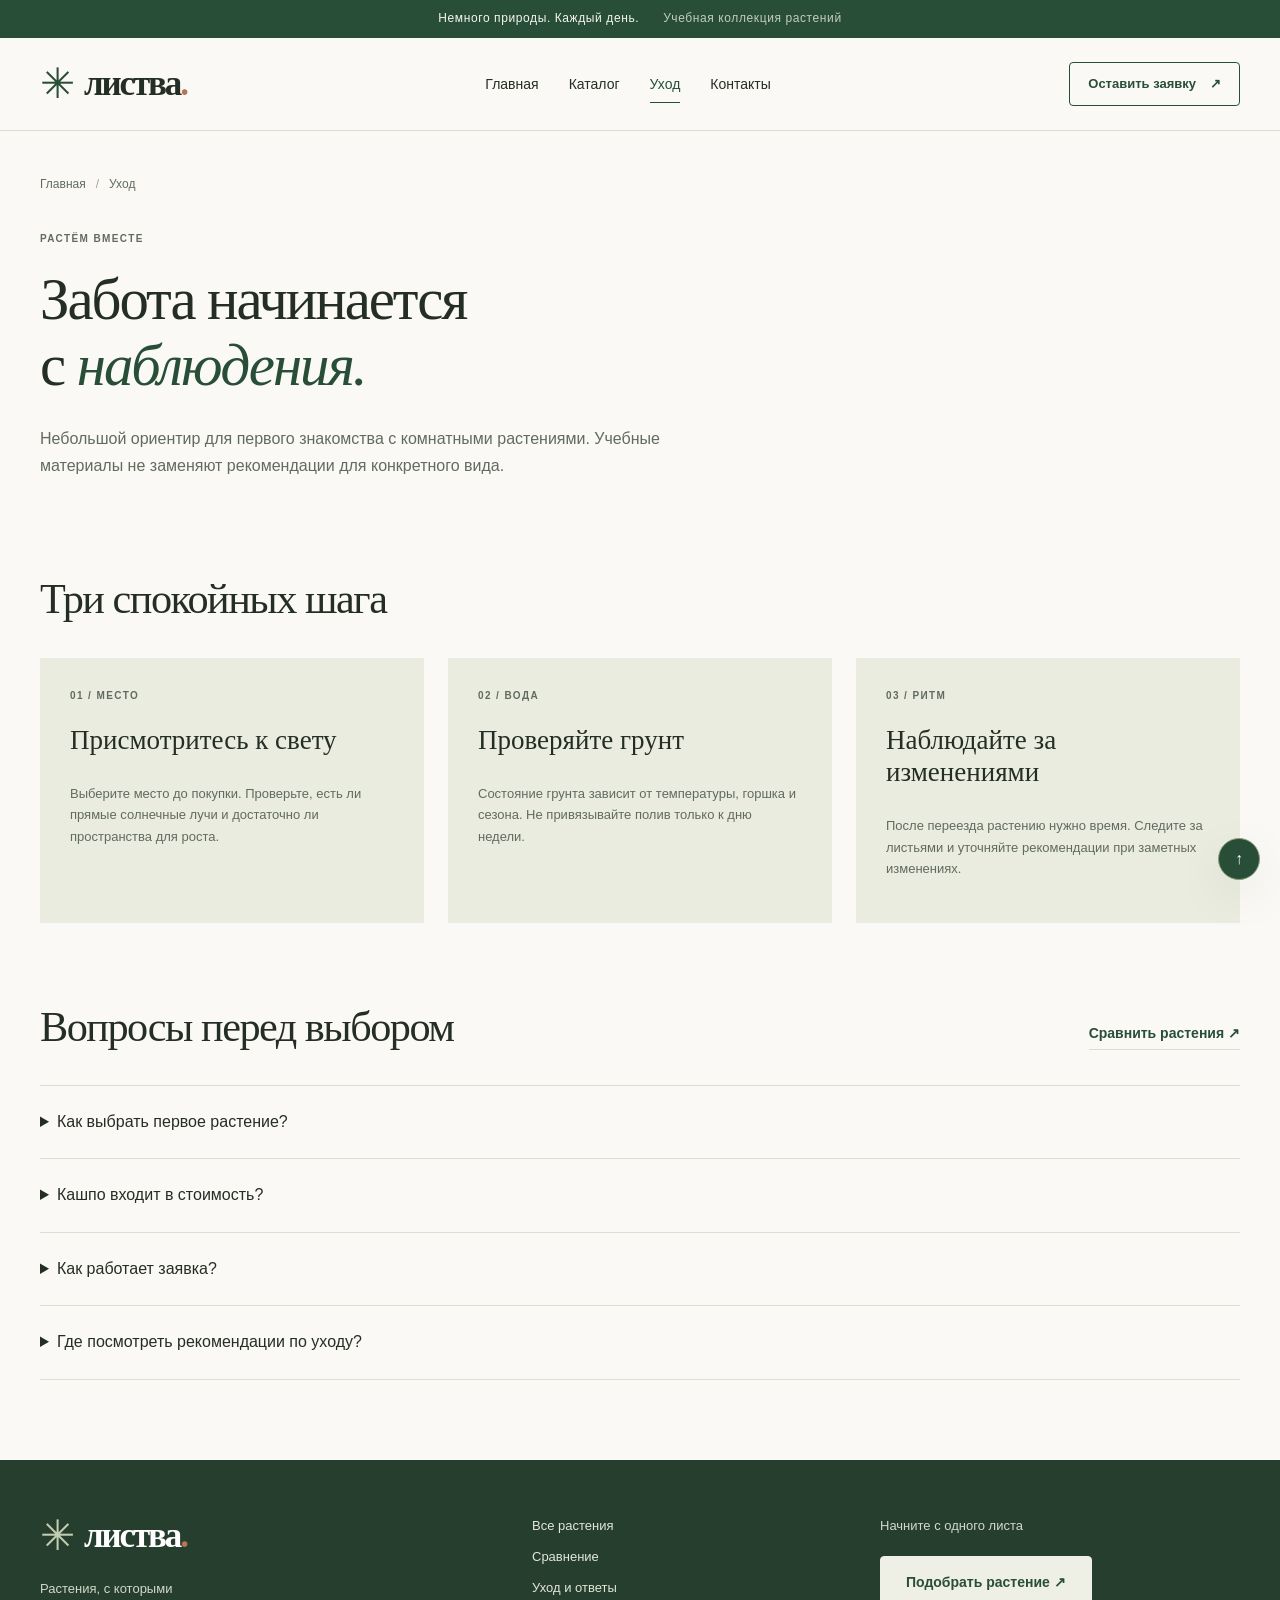
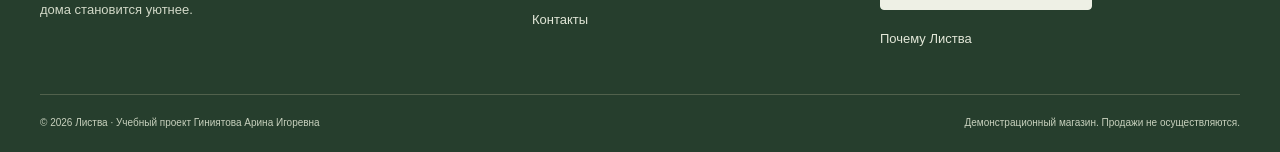
==== care.html @ b4ad2ac4 "Import current HTML and CSS Listva shop from coursework 1" ====
<!DOCTYPE html>
<html lang="ru"><head><meta charset="utf-8"><meta name="viewport" content="width=device-width, initial-scale=1"><title>Уход и ответы — Листва</title><meta name="description" content="Небольшой гид по освещению, поливу и выбору первого растения. Ответы на частые вопросы."><link rel="icon" href="images/favicon.svg" type="image/svg+xml"><link rel="stylesheet" href="css/style.css"><script src="js/main.js" defer></script></head>
<body id="top"><a class="skip-link" href="#main">Перейти к содержимому</a><div class="announcement">Немного природы. Каждый день. <span>Учебная коллекция растений</span></div><header class="site-header"><div class="container site-header__inner"><a class="brand" href="index.html" aria-label="Листва — на главную"><span class="brand__mark" aria-hidden="true">✳</span> листва<span class="brand__dot">.</span></a><nav class="site-nav" aria-label="Основная навигация"><ul class="site-nav__list"><li><a class="site-nav__link" href="index.html">Главная</a></li><li><a class="site-nav__link" href="catalog.html">Каталог</a></li><li><a class="site-nav__link site-nav__link--active" href="care.html" aria-current="page">Уход</a></li><li><a class="site-nav__link" href="contacts.html">Контакты</a></li></ul></nav><a class="button button--small button--outline" href="order.html">Оставить заявку <span aria-hidden="true">↗</span></a></div></header>
<main id="main"><div class="container section section--top"><nav aria-label="Хлебные крошки" class="breadcrumbs"><ol class="breadcrumbs__list"><li class=""><a href="index.html">Главная</a></li><li class="" aria-current="page">Уход</li></ol></nav><p class="eyebrow">Растём вместе</p><h1 class="page-title">Забота начинается<br>с <em>наблюдения.</em></h1><p class="page-intro">Небольшой ориентир для первого знакомства с комнатными растениями. Учебные материалы не заменяют рекомендации для конкретного вида.</p><section class="section"><h2>Три спокойных шага</h2><div class="guide-grid"><article class="guide-card"><p class="eyebrow">01 / Место</p><h3>Присмотритесь к свету</h3><p>Выберите место до покупки. Проверьте, есть ли прямые солнечные лучи и достаточно ли пространства для роста.</p></article><article class="guide-card"><p class="eyebrow">02 / Вода</p><h3>Проверяйте грунт</h3><p>Состояние грунта зависит от температуры, горшка и сезона. Не привязывайте полив только к дню недели.</p></article><article class="guide-card"><p class="eyebrow">03 / Ритм</p><h3>Наблюдайте за изменениями</h3><p>После переезда растению нужно время. Следите за листьями и уточняйте рекомендации при заметных изменениях.</p></article></div></section><section><div class="section-heading"><h2>Вопросы перед выбором</h2><a href="compare.html" class="text-link">Сравнить растения ↗</a></div><div class="faq"><details class="faq__item"><summary>Как выбрать первое растение?</summary><p>Начните с места: оцените освещение, свободное пространство и то, как часто вы готовы проверять грунт. В каталоге есть отдельная подборка растений с простым уходом.</p></details><details class="faq__item"><summary>Кашпо входит в стоимость?</summary><p>В демонстрационном каталоге указана цена растения в транспортировочном горшке. Декоративное кашпо на фотографии показано как пример оформления.</p></details><details class="faq__item"><summary>Как работает заявка?</summary><p>Выберите растение и заполните форму. Это учебный сайт: данные никуда не отправляются, реальный заказ и оплата не создаются.</p></details><details class="faq__item"><summary>Где посмотреть рекомендации по уходу?</summary><p>В карточке каждого растения есть краткие рекомендации. Условия зависят от освещения, температуры и сезона: состояние грунта важнее фиксированного расписания.</p></details></div></section></div></main><footer class="site-footer" id="contacts"><div class="container site-footer__grid"><div><a class="brand brand--light" href="index.html"><span class="brand__mark" aria-hidden="true">✳</span> листва<span class="brand__dot">.</span></a><p>Растения, с которыми<br>дома становится уютнее.</p></div><nav aria-label="Навигация в подвале"><a href="catalog.html">Все растения</a><a href="compare.html">Сравнение</a><a href="care.html">Уход и ответы</a><a href="contacts.html">Контакты</a></nav><div><p class="site-footer__title">Начните с одного листа</p><a class="button button--light" href="order.html">Подобрать растение ↗</a><a href="index.html#advantages">Почему Листва</a></div></div><div class="container site-footer__bottom"><span>© 2026 Листва · Учебный проект Гиниятова Арина Игоревна</span><span>Демонстрационный магазин. Продажи не осуществляются.</span></div></footer><a href="#top" class="back-top" aria-label="Наверх">↑</a><dialog class="info-dialog" id="delivery-dialog" aria-labelledby="delivery-title"><form method="dialog"><button class="info-dialog__close" aria-label="Закрыть окно">×</button></form><p class="eyebrow">Всё начинается с выбора</p><h2 id="delivery-title">Как получить растение</h2><ol class="steps"><li>Посмотрите каталог и сравните условия ухода.</li><li>Откройте форму и выберите растение.</li><li>Проверьте заполнение учебной заявки.</li></ol><p>Это демонстрация интерфейса. Доставки, оплаты и отправки заявки нет.</p><a class="button" href="order.html">Перейти к заявке ↗</a></dialog></body></html>
---- css/style.css ----
/* Листва · КР №1. Собственная раскладка на Flexbox и Grid, без фреймворков. */
:root {
  --color-bg: #faf9f5;
  --color-surface: #fff;
  --color-text: #252e25;
  --color-muted: #626b60;
  --color-primary: #294e38;
  --color-primary-dark: #193824;
  --color-sage: #e9ecdf;
  --color-border: #dcded2;
  --color-accent: #b47654;
  --space-sm: 8px;
  --space-md: 16px;
  --space-lg: 24px;
  --space-xl: 48px;
  --radius-sm: 4px;
  --radius-md: 12px;
  --shadow: 0 15px 50px #20382314;
}
*, *::before, *::after { box-sizing: border-box; }
html { scroll-behavior: smooth; scroll-padding-top: 110px; }
body { margin: 0; background: var(--color-bg); color: var(--color-text); font: 16px/1.65 Arial, Helvetica, sans-serif; }
body:has(dialog:modal) { overflow: hidden; }
h1, h2, h3, p { margin-top: 0; }
h1, h2 { font-family: Georgia, 'Times New Roman', serif; font-weight: 400; line-height: 1.12; letter-spacing: -.035em; }
h2 { font-size: clamp(30px, 3.3vw, 45px); }
h3 { line-height: 1.4; }
em { color: var(--color-primary); font-weight: 400; }
a { color: inherit; text-underline-offset: 5px; }
a:hover { color: var(--color-primary); }
button, input, select, textarea { font: inherit; }
button { cursor: pointer; }
img { display: block; max-width: 100%; height: auto; }
.plant-photo { object-position: var(--photo-position, 50% 50%); }
.plant-photo[data-plant-photo="monstera"] { --photo-position: 50% 45%; }
.plant-photo[data-plant-photo="ficus"] { --photo-position: 58% 52%; }
.plant-photo[data-plant-photo="zamioculcas"] { --photo-position: 50% 40%; }
.plant-photo[data-plant-photo="sansevieria"] { --photo-position: 50% 18%; }
.plant-photo[data-plant-photo="palm"] { --photo-position: 50% 35%; }
.plant-photo[data-plant-photo="pothos"] { --photo-position: 50% 22%; }
:focus-visible { outline: 3px solid var(--color-accent); outline-offset: 5px; }
button:disabled, input:disabled, .button--disabled { opacity: .6; cursor: not-allowed; }
::selection { background: #d7dfc7; }
.container { width: min(1240px, calc(100% - 80px)); margin-inline: auto; }
.visually-hidden { position: absolute; width: 1px; height: 1px; padding: 0; overflow: hidden; clip-path: inset(50%); white-space: nowrap; }
.skip-link { position: fixed; left: 16px; top: -100px; padding: 12px 20px; background: #fff; z-index: 50; }
.skip-link:focus { top: 12px; }
.announcement { padding: 9px 24px; background: var(--color-primary); color: #f6f6ee; text-align: center; font-size: 12px; letter-spacing: .05em; }
.announcement span { margin-left: 20px; opacity: .75; }
.site-header { position: sticky; top: 0; z-index: 20; border-bottom: 1px solid var(--color-border); background: #faf9f5f5; }
.site-header__inner { display: flex; gap: 28px; align-items: center; justify-content: space-between; min-height: 92px; }
.brand { display: inline-flex; align-items: center; gap: 8px; text-decoration: none; font: 700 35px/1 Georgia, serif; letter-spacing: -.06em; white-space: nowrap; }
.brand__mark { font: 42px/1 Georgia, serif; color: var(--color-primary); margin-right: 3px; }
.brand__dot { color: var(--color-accent); margin-left: -8px; }
.site-nav__list { display: flex; gap: 30px; list-style: none; padding: 0; margin: 0; }
.site-nav__link { font-size: 14px; text-decoration: none; padding: 10px 0; border-bottom: 1px solid transparent; }
.site-nav__link:hover, .site-nav__link--active { border-color: var(--color-primary); color: var(--color-primary); }
.button { display: inline-flex; align-items: center; justify-content: center; gap: 24px; border: 1px solid var(--color-primary); padding: 16px 25px; background: var(--color-primary); color: #fff; text-decoration: none; border-radius: var(--radius-sm); font-size: 14px; font-weight: 600; line-height: 1.4; transition: background .2s, transform .2s; }
.button:hover { background: var(--color-primary-dark); color: #fff; transform: translateY(-2px); }
.button--small { padding: 12px 18px; gap: 14px; font-size: 13px; }
.button--outline { background: transparent; color: var(--color-primary); }
.button--light { color: var(--color-primary); background: #eef0e5; border-color: #eef0e5; }
.button--light:hover { background: #fff; color: var(--color-primary); }
.text-link { display: inline-block; border: none; border-bottom: 1px solid var(--color-border); padding: 5px 0; background: none; color: var(--color-primary); text-decoration: none; font-size: 14px; font-weight: 600; line-height: 1.5; }
.text-link:hover { border-color: var(--color-primary); }
.eyebrow { color: var(--color-muted); text-transform: uppercase; letter-spacing: .14em; font-size: 10px; font-weight: 600; line-height: 1.6; margin-bottom: 20px; }
.hero { display: grid; grid-template-columns: 1.08fr 1fr; gap: 60px; align-items: center; padding-block: 50px 64px; }
.hero h1 { font-size: clamp(52px, 5.8vw, 82px); line-height: 1.05; margin-bottom: 28px; }
.hero__description { max-width: 430px; color: var(--color-muted); font-size: 16px; line-height: 1.8; }
.hero__actions { display: flex; gap: 26px; align-items: center; flex-wrap: wrap; margin-top: 30px; }
.hero__note { display: flex; align-items: center; gap: 14px; font-size: 12px; color: var(--color-muted); margin-top: 44px; }
.hero__note p { margin: 0; }
.hero__note strong { font-weight: 400; color: var(--color-text); }
.hero__note-icon { font-size: 34px; color: #758465; }
.hero__art { position: relative; isolation: isolate; background: var(--color-sage); border-radius: 180px 180px 20px 20px; overflow: hidden; box-shadow: 0 24px 60px #44351d18; }
.hero__art::after { content: ''; position: absolute; inset: 50% 0 0; background: linear-gradient(transparent, #18261880); pointer-events: none; }
.hero__art img { width: 100%; aspect-ratio: 3 / 4; object-fit: cover; }
.hero__art-label { position: absolute; left: 50%; top: 24px; transform: translateX(-50%); z-index: 1; padding: 10px 18px; border-radius: 40px; background: #fffffff0; font-size: 9px; letter-spacing: .16em; color: var(--color-primary); line-height: 1.5; text-align: center; }
.hero__plant-label { position: absolute; z-index: 1; bottom: 56px; left: 24px; right: 24px; display: flex; align-items: center; justify-content: space-between; background: #fffffff2; padding: 18px 22px; text-decoration: none; font-size: 14px; border-radius: 12px; box-shadow: var(--shadow); backdrop-filter: blur(12px); }
.hero__plant-label small { display: block; color: var(--color-muted); font-size: 11px; margin-top: 2px; }
.hero__art-index { position: absolute; z-index: 1; left: 26px; bottom: 20px; font-size: 9px; letter-spacing: .15em; color: #fff; }
.advantages { padding: 34px 0; border-block: 1px solid var(--color-border); background: #f1f1e9; }
.advantages__grid { display: grid; grid-template-columns: repeat(3, 1fr); gap: 40px; }
.advantage { display: flex; gap: 18px; }
.advantage__number { font-family: Georgia, serif; font-size: 26px; color: #6e7e60; }
.advantage h3 { margin-bottom: 8px; font-size: 14px; font-weight: 500; }
.advantage p { color: var(--color-muted); margin: 0; font-size: 12px; line-height: 1.8; }
.section { padding-block: 80px; }
.section--top { padding-top: 32px; }
.section-heading { display: flex; align-items: flex-end; justify-content: space-between; gap: 24px; margin-bottom: 35px; }
.section-heading h1, .section-heading h2 { margin-bottom: 0; }
.section-heading .eyebrow { margin-bottom: 14px; }
.product-grid { display: grid; grid-template-columns: repeat(3, minmax(0, 1fr)); gap: 26px; }
.product-grid--two { grid-template-columns: repeat(2, minmax(0, 1fr)); }
.product-card { position: relative; min-width: 0; display: flex; flex-direction: column; background: var(--color-surface); border: 1px solid #e5e5da; border-radius: 16px; overflow: hidden; box-shadow: 0 5px 20px #343c2606; transition: transform .3s, box-shadow .3s, border-color .3s; }
.product-card__image-link { position: relative; display: block; background: #e7dfd0; overflow: hidden; }
.product-card__image-link:focus-visible { outline-offset: -5px; }
.product-card__image-link img { width: 100%; aspect-ratio: 3 / 4; object-fit: cover; transition: transform .65s cubic-bezier(.2,.7,.2,1); }
.product-card__badge { position: absolute; left: 16px; top: 16px; padding: 7px 12px; background: #fffffff0; color: var(--color-primary); border: 1px solid #ffffff80; border-radius: 30px; font-size: 10px; backdrop-filter: blur(10px); }
.product-card--special .product-card__badge { background: var(--color-primary); color: #fff; }
.product-card__body { flex: 1; display: flex; flex-direction: column; padding: 22px; }
.product-card__category { color: var(--color-muted); text-transform: uppercase; letter-spacing: .09em; font-size: 9px; margin-bottom: 7px; }
.product-card__title { font: 400 23px/1.3 Georgia, serif; margin-bottom: 10px; }
.product-card__title a { text-decoration: none; }
.product-card__description { color: var(--color-muted); font-size: 12px; line-height: 1.7; margin-bottom: 16px; }
.product-card__meta { font-size: 11px; color: var(--color-muted); margin-top: auto; }
.product-card__meta span { margin-inline: 6px; }
.product-card__bottom { display: flex; flex-wrap: wrap; gap: 8px; justify-content: space-between; align-items: center; border-top: 1px solid var(--color-border); padding-top: 14px; }
.product-card__price { margin: 0; color: var(--color-primary); font-size: 18px; font-weight: 600; }
del { font: 12px Arial, sans-serif; color: var(--color-muted); margin-left: 7px; }
.product-card__more { text-decoration: none; font-size: 12px; font-weight: 600; }
.care-promo { display: grid; grid-template-columns: .35fr 1.2fr .8fr; gap: 40px; align-items: center; background: var(--color-sage); padding: 55px; }
.care-promo__symbol { color: #849171; font-size: 110px; line-height: 1; }
.care-promo h2 { font-size: 38px; margin-bottom: 20px; }
.care-promo p:not(.eyebrow) { color: var(--color-muted); max-width: 390px; font-size: 13px; }
.care-promo .button { margin-top: 8px; }
.care-promo__aside { border-left: 1px solid #c7ceba; padding-left: 30px; }
.care-promo__aside p:not(.eyebrow) { font: 25px/1.4 Georgia, serif; color: var(--color-primary); }
.faq { border-top: 1px solid var(--color-border); }
.faq__item { border-bottom: 1px solid var(--color-border); padding: 23px 0; }
.faq__item summary { cursor: pointer; font-size: 16px; padding-right: 15px; }
.faq__item p { margin: 16px 0 0; max-width: 800px; color: var(--color-muted); font-size: 14px; }
.site-footer { background: #263e2d; color: #f4f4e9; padding: 55px 0 20px; }
.site-footer__grid { display: grid; grid-template-columns: 1.2fr .8fr 1fr; gap: 60px; padding-bottom: 45px; }
.site-footer .brand__mark { color: #c2ceb1; }
.brand--light { color: #fff; }
.site-footer p { font-size: 13px; color: #d2d9c8; margin: 20px 0; }
.site-footer nav { display: flex; flex-direction: column; gap: 10px; align-items: flex-start; }
.site-footer a:not(.brand):not(.button) { color: #e2e7d8; font-size: 13px; text-decoration: none; }
.site-footer a:hover { color: #fff; text-decoration: underline; }
.site-footer__title { margin-top: 0 !important; }
.site-footer__grid > div:last-child > a:last-child { display: block; margin-top: 18px; }
.site-footer__bottom { display: flex; flex-wrap: wrap; gap: 15px; justify-content: space-between; border-top: 1px solid #51614c; padding-top: 20px; font-size: 10px; color: #c7d0bd; }
.back-top { position: fixed; bottom: 20px; right: 20px; z-index: 10; display: grid; place-items: center; width: 42px; height: 42px; background: var(--color-primary); color: #fff; border: 1px solid #8a9b78; border-radius: 50%; text-decoration: none; box-shadow: var(--shadow); }
.back-top:hover { background: var(--color-primary-dark); color: #fff; }
.info-dialog { width: min(530px, calc(100% - 40px)); border: none; border-radius: var(--radius-md); padding: 44px; background: var(--color-bg); color: var(--color-text); box-shadow: var(--shadow); }
.info-dialog::backdrop { background: #17271db3; backdrop-filter: blur(4px); }
.info-dialog h2 { font-size: 34px; }
.info-dialog p:not(.eyebrow) { font-size: 14px; color: var(--color-muted); }
.info-dialog__close { position: absolute; top: 10px; right: 15px; border: none; background: none; font-size: 28px; color: var(--color-primary); }
.steps { padding-left: 21px; color: var(--color-muted); font-size: 14px; }
.steps li { padding-left: 7px; margin-bottom: 18px; }
.breadcrumbs { margin-bottom: 36px; }
.breadcrumbs__list { display: flex; flex-wrap: wrap; gap: 10px; padding: 0; list-style: none; color: var(--color-muted); font-size: 12px; }
.breadcrumbs__list li + li::before { content: '/'; margin-right: 10px; color: #a1a691; }
.breadcrumbs a { text-decoration: none; }
.page-title { font-size: clamp(42px, 4.6vw, 65px); margin-bottom: 24px; }
.page-intro { max-width: 650px; color: var(--color-muted); font-size: 16px; margin-top: 28px; }
.catalog-layout { display: grid; grid-template-columns: 235px minmax(0, 1fr); gap: 45px; margin-top: 48px; align-items: start; }
.catalog-filter { position: sticky; top: 120px; border-top: 1px solid var(--color-border); padding-top: 22px; }
.catalog-filter h2 { font: 500 18px Arial, sans-serif; margin-bottom: 5px; }
.catalog-filter__note { font-size: 11px; color: var(--color-muted); }
.catalog-filter nav { display: flex; flex-direction: column; gap: 14px; margin: 28px 0; }
.catalog-filter nav a { display: flex; justify-content: space-between; text-decoration: none; font-size: 13px; }
.catalog-filter nav span { color: var(--color-muted); font-size: 10px; }
.catalog-filter__static { padding: 18px 0; border: none; border-top: 1px solid var(--color-border); margin: 0; }
.catalog-filter__static legend { font-size: 13px; padding-top: 12px; }
.catalog-filter__static label { display: block; font-size: 12px; margin-bottom: 12px; }
.catalog-filter__static input { accent-color: var(--color-primary); margin-right: 6px; }
.catalog-section { margin-bottom: 60px; }
.catalog-section__heading { margin-bottom: 24px; }
.catalog-section__heading h2 { font-size: 30px; margin-bottom: 8px; }
.catalog-section__heading p { color: var(--color-muted); font-size: 13px; }
.product-detail { display: grid; grid-template-columns: 1fr 1fr; align-items: center; gap: 65px; }
.product-detail__image { position: relative; display: grid; place-items: center; padding: 16px; background: #eee8dc; border: 1px solid #e1dece; border-radius: 20px; box-shadow: 0 18px 48px #44351d0a; }
.product-detail__image img { width: auto; height: auto; max-width: 100%; max-height: 720px; border-radius: 10px; object-fit: contain; }
.product-detail__badge { position: absolute; left: 30px; top: 30px; background: #fffffff0; color: var(--color-primary); font-size: 11px; padding: 7px 13px; border-radius: 30px; backdrop-filter: blur(10px); }
.product-detail .page-title { font-size: clamp(38px, 4vw, 56px); }
.product-detail__lead { color: var(--color-muted); }
.plant-facts { display: flex; flex-wrap: wrap; gap: 10px; margin: 25px 0; }
.plant-facts span { font-size: 11px; padding: 6px 12px; border: 1px solid var(--color-border); border-radius: 50px; }
.product-detail__price { font-size: 30px; margin-bottom: 5px; }
.muted { color: var(--color-muted); font-size: 13px; }
.product-detail__note { background: #eeeee4; margin-block: 30px; padding: 18px 22px; font-size: 13px; }
.product-detail__note p { margin: 8px 0 0; color: var(--color-muted); }
.specifications { position: relative; overflow-x: auto; }
.specifications__table { width: 100%; border-collapse: collapse; text-align: left; font-size: 14px; }
.specifications__table caption { text-align: left; padding: 0 0 18px; color: var(--color-muted); font-size: 12px; }
.specifications__table th, .specifications__table td { padding: 16px 20px; border-bottom: 1px solid var(--color-border); }
.specifications__table thead { background: var(--color-sage); }
.specifications__table th { font-weight: 500; }
.specifications__table tbody tr:nth-child(even) { background: #f0f0e7; }
.specifications__table td { color: var(--color-muted); }
.care-note { background: var(--color-sage); padding: 35px; }
.care-note h2 { font-size: 30px; }
.care-note p { font-size: 14px; max-width: 850px; color: var(--color-muted); }
.order-layout { display: grid; grid-template-columns: minmax(0, 1.5fr) minmax(250px, 1fr); gap: 70px; margin-top: 50px; align-items: start; }
.request-panel { position: static; width: auto; max-width: none; max-height: none; margin: 0; padding: 0; border: none; background: none; color: inherit; }
.request-panel h2 { font: 500 24px Arial, sans-serif; }
.order-form { display: grid; grid-template-columns: 1fr 1fr; gap: 24px 20px; margin-top: 32px; }
.order-form__field { min-width: 0; }
.order-form__field:has(textarea), .order-form__field--full, .order-form__actions { grid-column: 1 / -1; }
.order-form__label { display: block; font-size: 13px; margin-bottom: 8px; }
.order-form__input { display: block; width: 100%; padding: 12px 14px; border: 1px solid #afb6a5; border-radius: var(--radius-sm); background: #fff; color: var(--color-text); font-size: 14px; min-height: 48px; }
.order-form__input:hover { border-color: var(--color-primary); }
.order-form__input:focus-visible { outline: 2px solid var(--color-primary); outline-offset: 2px; }
.order-form__input:user-invalid { border-color: #9e342f; }
.order-form__input::placeholder { color: #73796e; }
textarea.order-form__input { resize: vertical; }
.order-form__hint { display: block; color: var(--color-muted); font-size: 11px; margin-top: 6px; }
.order-form__consent { display: flex; align-items: flex-start; gap: 12px; font-size: 12px; color: var(--color-muted); }
.order-form__consent input { flex-shrink: 0; width: 18px; height: 18px; accent-color: var(--color-primary); margin: 2px 0 0; }
.privacy { font-size: 12px; color: var(--color-muted); }
.privacy summary { cursor: pointer; }
.privacy p { margin: 12px 0 0; }
.order-form__actions { display: flex; flex-wrap: wrap; gap: 20px; align-items: center; }
.order-aside { padding: 38px; background: var(--color-sage); }
.order-aside h2 { font-size: 36px; }
.order-aside__note { font-size: 11px; color: var(--color-muted); border-top: 1px solid #c8cdbb; padding-top: 20px; margin-top: 28px; }
.order-result { background: var(--color-sage); padding: 40px; }
.request-panel[open] + .order-result { display: none; }
.order-result__icon { font-size: 40px; color: var(--color-primary); }
.guide-grid { display: grid; grid-template-columns: repeat(3, minmax(0, 1fr)); gap: 24px; margin-top: 35px; }
.guide-card { background: var(--color-sage); padding: 30px; }
.guide-card h3 { font: 27px/1.2 Georgia, serif; }
.guide-card p:not(.eyebrow) { color: var(--color-muted); font-size: 13px; }
.contact-layout { display: grid; grid-template-columns: 1.3fr .8fr; gap: 100px; }
.contact-layout > section > p { color: var(--color-muted); }
.contact-list { display: grid; grid-template-columns: 130px 1fr; gap: 18px; font-size: 14px; margin: 35px 0; }
.contact-list dt { font-weight: 600; }
.contact-list dd { margin: 0; }
.contact-list small { display: block; color: var(--color-muted); font-size: 11px; margin-top: 5px; }
.contact-card { background: var(--color-sage); padding: 40px; align-self: start; }
.contact-card > span { color: var(--color-primary); font-size: 70px; }
.contact-card h2 { font-size: 35px; }
.contact-card p { font-size: 14px; color: var(--color-muted); }
.contact-card .text-link { display: table; margin-top: 16px; }
/* Basic responsive behavior also keeps the static coursework usable on a phone. */
@media (max-width: 1050px) {
  .container { width: calc(100% - 48px); }
  .site-nav__list { gap: 18px; }
  .hero { gap: 30px; }
  .hero h1 { font-size: 64px; }
  .care-promo { grid-template-columns: 1.2fr 1fr; padding: 35px; }
  .care-promo__symbol { display: none; }
  .catalog-layout { grid-template-columns: 200px minmax(0, 1fr); gap: 25px; }
  .product-detail { gap: 35px; }
  .order-layout { gap: 35px; }
  .contact-layout { gap: 45px; }
}
@media (max-width: 760px) {
  html { scroll-padding-top: 150px; }
  .container { width: calc(100% - 36px); }
  .announcement { font-size: 10px; }
  .announcement span { display: none; }
  .site-header__inner { flex-wrap: wrap; padding-block: 14px; gap: 16px 8px; min-height: auto; }
  .brand { font-size: 30px; }
  .brand__mark { font-size: 34px; }
  .site-nav { order: 3; width: 100%; }
  .site-nav__list { justify-content: space-between; gap: 14px; }
  .site-nav__link { font-size: 12px; }
  .site-header .button { font-size: 11px; padding: 10px 12px; }
  .hero { grid-template-columns: 1fr; padding-block: 40px; gap: 35px; }
  .hero h1 { font-size: clamp(54px, 12vw, 74px); }
  .hero__description { max-width: 100%; }
  .hero__art { max-width: 500px; width: 100%; margin: auto; }
  .hero__note { margin-top: 25px; }
  .advantages__grid, .guide-grid { grid-template-columns: 1fr; gap: 24px; }
  .advantage { gap: 20px; }
  .section { padding-block: 50px; }
  .section--top { padding-top: 25px; }
  .section-heading { align-items: flex-start; flex-direction: column; gap: 18px; }
  .product-grid, .product-grid--two { grid-template-columns: repeat(2, minmax(0, 1fr)); gap: 25px 16px; }
  .product-card__title { font-size: 21px; }
  .product-card__body { padding: 18px 14px; }
  .product-card__description { font-size: 11px; }
  .product-card__badge { font-size: 9px; left: 10px; top: 10px; padding: 5px 9px; }
  .product-card__price { font-size: 14px; }
  .product-card__price del { display: block; margin: 3px 0 0; }
  .product-card__more { font-size: 11px; }
  .care-promo { grid-template-columns: 1fr; padding: 30px; gap: 30px; }
  .care-promo h2 { font-size: 34px; }
  .care-promo__aside { border-left: 0; border-top: 1px solid #c7ceba; padding: 25px 0 0; }
  .site-footer__grid { grid-template-columns: 1fr 1fr; gap: 35px; }
  .site-footer__grid > div:first-child { grid-column: 1 / -1; }
  .site-footer__bottom { font-size: 9px; }
  .catalog-layout, .product-detail, .order-layout, .contact-layout { grid-template-columns: 1fr; gap: 30px; }
  .catalog-filter { position: static; background: var(--color-sage); padding: 25px; }
  .catalog-filter nav { margin: 20px 0; }
  .page-title { font-size: clamp(40px, 9vw, 60px); }
  .product-detail__image { max-width: 500px; width: 100%; margin: auto; }
  .specifications__table { font-size: 12px; min-width: 420px; }
  .specifications__table th, .specifications__table td { padding: 12px; }
  .order-form { grid-template-columns: 1fr; }
  .contact-list { grid-template-columns: 1fr; gap: 5px; }
  .contact-list dd { margin-bottom: 15px; }
  .info-dialog { padding: 35px 25px; }
}
@media (max-width: 400px) {
  .product-grid, .product-grid--two { grid-template-columns: 1fr; }
  .product-card__body { padding: 22px; }
  .hero__actions { gap: 18px; }
  .site-footer__grid { grid-template-columns: 1fr; }
}
@media (hover: hover) and (prefers-reduced-motion: no-preference) {
  .product-card:hover { transform: translateY(-5px); border-color: #cbd4c0; box-shadow: 0 18px 38px #293c2612; }
  .product-card:hover .product-card__image-link img { transform: scale(1.035); }
}
@media (prefers-reduced-motion: reduce) {
  html { scroll-behavior: auto; }
  *, *::before, *::after { transition: none !important; }
}
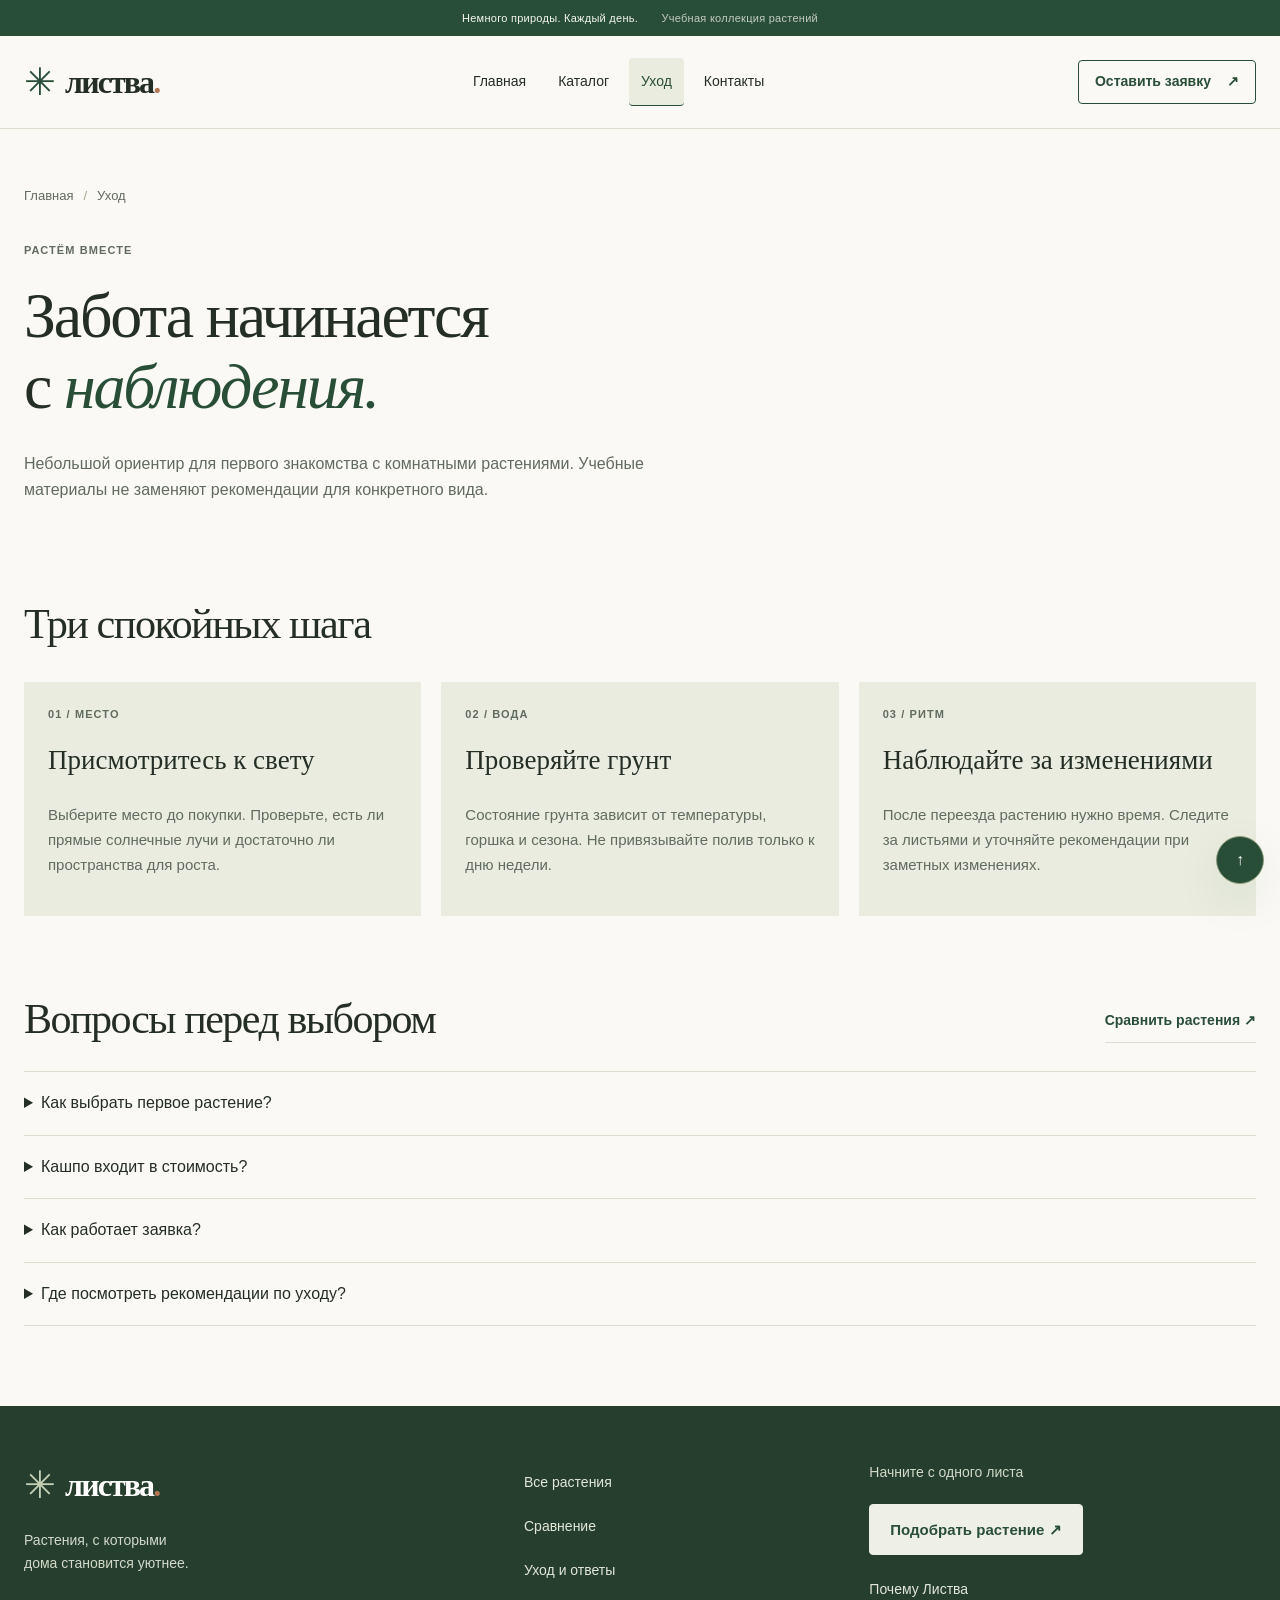
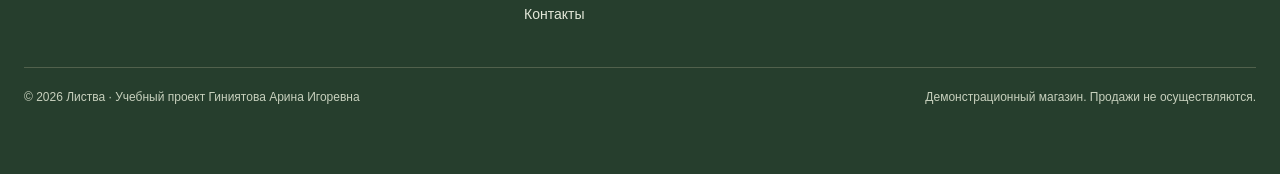
==== commit 1bbdca99: "Add mobile-first layouts, native navigation and responsive images" ====
--- a/care.html
+++ b/care.html
@@ -1,4 +1,103 @@
 <!DOCTYPE html>
-<html lang="ru"><head><meta charset="utf-8"><meta name="viewport" content="width=device-width, initial-scale=1"><title>Уход и ответы — Листва</title><meta name="description" content="Небольшой гид по освещению, поливу и выбору первого растения. Ответы на частые вопросы."><link rel="icon" href="images/favicon.svg" type="image/svg+xml"><link rel="stylesheet" href="css/style.css"><script src="js/main.js" defer></script></head>
-<body id="top"><a class="skip-link" href="#main">Перейти к содержимому</a><div class="announcement">Немного природы. Каждый день. <span>Учебная коллекция растений</span></div><header class="site-header"><div class="container site-header__inner"><a class="brand" href="index.html" aria-label="Листва — на главную"><span class="brand__mark" aria-hidden="true">✳</span> листва<span class="brand__dot">.</span></a><nav class="site-nav" aria-label="Основная навигация"><ul class="site-nav__list"><li><a class="site-nav__link" href="index.html">Главная</a></li><li><a class="site-nav__link" href="catalog.html">Каталог</a></li><li><a class="site-nav__link site-nav__link--active" href="care.html" aria-current="page">Уход</a></li><li><a class="site-nav__link" href="contacts.html">Контакты</a></li></ul></nav><a class="button button--small button--outline" href="order.html">Оставить заявку <span aria-hidden="true">↗</span></a></div></header>
-<main id="main"><div class="container section section--top"><nav aria-label="Хлебные крошки" class="breadcrumbs"><ol class="breadcrumbs__list"><li class=""><a href="index.html">Главная</a></li><li class="" aria-current="page">Уход</li></ol></nav><p class="eyebrow">Растём вместе</p><h1 class="page-title">Забота начинается<br>с <em>наблюдения.</em></h1><p class="page-intro">Небольшой ориентир для первого знакомства с комнатными растениями. Учебные материалы не заменяют рекомендации для конкретного вида.</p><section class="section"><h2>Три спокойных шага</h2><div class="guide-grid"><article class="guide-card"><p class="eyebrow">01 / Место</p><h3>Присмотритесь к свету</h3><p>Выберите место до покупки. Проверьте, есть ли прямые солнечные лучи и достаточно ли пространства для роста.</p></article><article class="guide-card"><p class="eyebrow">02 / Вода</p><h3>Проверяйте грунт</h3><p>Состояние грунта зависит от температуры, горшка и сезона. Не привязывайте полив только к дню недели.</p></article><article class="guide-card"><p class="eyebrow">03 / Ритм</p><h3>Наблюдайте за изменениями</h3><p>После переезда растению нужно время. Следите за листьями и уточняйте рекомендации при заметных изменениях.</p></article></div></section><section><div class="section-heading"><h2>Вопросы перед выбором</h2><a href="compare.html" class="text-link">Сравнить растения ↗</a></div><div class="faq"><details class="faq__item"><summary>Как выбрать первое растение?</summary><p>Начните с места: оцените освещение, свободное пространство и то, как часто вы готовы проверять грунт. В каталоге есть отдельная подборка растений с простым уходом.</p></details><details class="faq__item"><summary>Кашпо входит в стоимость?</summary><p>В демонстрационном каталоге указана цена растения в транспортировочном горшке. Декоративное кашпо на фотографии показано как пример оформления.</p></details><details class="faq__item"><summary>Как работает заявка?</summary><p>Выберите растение и заполните форму. Это учебный сайт: данные никуда не отправляются, реальный заказ и оплата не создаются.</p></details><details class="faq__item"><summary>Где посмотреть рекомендации по уходу?</summary><p>В карточке каждого растения есть краткие рекомендации. Условия зависят от освещения, температуры и сезона: состояние грунта важнее фиксированного расписания.</p></details></div></section></div></main><footer class="site-footer" id="contacts"><div class="container site-footer__grid"><div><a class="brand brand--light" href="index.html"><span class="brand__mark" aria-hidden="true">✳</span> листва<span class="brand__dot">.</span></a><p>Растения, с которыми<br>дома становится уютнее.</p></div><nav aria-label="Навигация в подвале"><a href="catalog.html">Все растения</a><a href="compare.html">Сравнение</a><a href="care.html">Уход и ответы</a><a href="contacts.html">Контакты</a></nav><div><p class="site-footer__title">Начните с одного листа</p><a class="button button--light" href="order.html">Подобрать растение ↗</a><a href="index.html#advantages">Почему Листва</a></div></div><div class="container site-footer__bottom"><span>© 2026 Листва · Учебный проект Гиниятова Арина Игоревна</span><span>Демонстрационный магазин. Продажи не осуществляются.</span></div></footer><a href="#top" class="back-top" aria-label="Наверх">↑</a><dialog class="info-dialog" id="delivery-dialog" aria-labelledby="delivery-title"><form method="dialog"><button class="info-dialog__close" aria-label="Закрыть окно">×</button></form><p class="eyebrow">Всё начинается с выбора</p><h2 id="delivery-title">Как получить растение</h2><ol class="steps"><li>Посмотрите каталог и сравните условия ухода.</li><li>Откройте форму и выберите растение.</li><li>Проверьте заполнение учебной заявки.</li></ol><p>Это демонстрация интерфейса. Доставки, оплаты и отправки заявки нет.</p><a class="button" href="order.html">Перейти к заявке ↗</a></dialog></body></html>+<html lang="ru">
+<head><meta charset="utf-8"><meta name="viewport" content="width=device-width, initial-scale=1"><title>Уход и ответы — Листва</title><meta name="description" content="Небольшой гид по освещению, поливу и выбору первого растения. Ответы на частые вопросы."><link rel="icon" href="images/favicon.svg" type="image/svg+xml"><link rel="stylesheet" href="css/style.css"><link rel="stylesheet" href="css/responsive.css"><script src="js/main.js" defer></script>
+</head>
+<body id="top"><a class="skip-link" href="#main">Перейти к содержимому</a>
+<div class="announcement">Немного природы. Каждый день. <span>Учебная коллекция растений</span>
+</div>
+<header class="site-header">
+<div class="container site-header__inner"><a class="brand" href="index.html" aria-label="Листва — на главную"><span class="brand__mark" aria-hidden="true">✳</span> листва<span class="brand__dot">.</span></a>
+<nav class="site-nav site-nav--desktop" aria-label="Основная навигация">
+<ul class="site-nav__list">
+<li><a class="site-nav__link" href="index.html">Главная</a>
+</li>
+<li><a class="site-nav__link" href="catalog.html">Каталог</a>
+</li>
+<li><a class="site-nav__link site-nav__link--active" href="care.html" aria-current="page">Уход</a>
+</li>
+<li><a class="site-nav__link" href="contacts.html">Контакты</a>
+</li>
+</ul>
+</nav>
+<details class="site-menu">
+<summary><span>Меню</span><span class="site-menu__icon" aria-hidden="true">☰</span>
+</summary>
+<nav class="site-nav site-nav--mobile" aria-label="Мобильная навигация">
+<ul class="site-nav__list">
+<li><a class="site-nav__link" href="index.html">Главная</a>
+</li>
+<li><a class="site-nav__link" href="catalog.html">Каталог</a>
+</li>
+<li><a class="site-nav__link site-nav__link--active" href="care.html" aria-current="page">Уход</a>
+</li>
+<li><a class="site-nav__link" href="contacts.html">Контакты</a>
+</li>
+<li><a class="site-nav__link" href="order.html">Оставить заявку ↗</a>
+</li>
+</ul>
+</nav>
+</details><a class="button button--small button--outline" href="order.html">Оставить заявку <span aria-hidden="true">↗</span></a>
+</div>
+</header>
+<main id="main" tabindex="-1">
+<div class="container section section--top">
+<nav aria-label="Хлебные крошки" class="breadcrumbs">
+<ol class="breadcrumbs__list">
+<li class=""><a href="index.html">Главная</a>
+</li>
+<li class="" aria-current="page">Уход</li>
+</ol>
+</nav><p class="eyebrow">Растём вместе</p><h1 class="page-title">Забота начинается<br>с <em>наблюдения.</em></h1><p class="page-intro">Небольшой ориентир для первого знакомства с комнатными растениями. Учебные материалы не заменяют рекомендации для конкретного вида.</p>
+<section class="section"><h2>Три спокойных шага</h2>
+<div class="guide-grid">
+<article class="guide-card"><p class="eyebrow">01 / Место</p><h3>Присмотритесь к свету</h3><p>Выберите место до покупки. Проверьте, есть ли прямые солнечные лучи и достаточно ли пространства для роста.</p>
+</article>
+<article class="guide-card"><p class="eyebrow">02 / Вода</p><h3>Проверяйте грунт</h3><p>Состояние грунта зависит от температуры, горшка и сезона. Не привязывайте полив только к дню недели.</p>
+</article>
+<article class="guide-card"><p class="eyebrow">03 / Ритм</p><h3>Наблюдайте за изменениями</h3><p>После переезда растению нужно время. Следите за листьями и уточняйте рекомендации при заметных изменениях.</p>
+</article>
+</div>
+</section>
+<section>
+<div class="section-heading"><h2>Вопросы перед выбором</h2><a href="compare.html" class="text-link">Сравнить растения ↗</a>
+</div>
+<div class="faq">
+<details class="faq__item">
+<summary>Как выбрать первое растение?</summary><p>Начните с места: оцените освещение, свободное пространство и то, как часто вы готовы проверять грунт. В каталоге есть отдельная подборка растений с простым уходом.</p>
+</details>
+<details class="faq__item">
+<summary>Кашпо входит в стоимость?</summary><p>В демонстрационном каталоге указана цена растения в транспортировочном горшке. Декоративное кашпо на фотографии показано как пример оформления.</p>
+</details>
+<details class="faq__item">
+<summary>Как работает заявка?</summary><p>Выберите растение и заполните форму. Это учебный сайт: данные никуда не отправляются, реальный заказ и оплата не создаются.</p>
+</details>
+<details class="faq__item">
+<summary>Где посмотреть рекомендации по уходу?</summary><p>В карточке каждого растения есть краткие рекомендации. Условия зависят от освещения, температуры и сезона: состояние грунта важнее фиксированного расписания.</p>
+</details>
+</div>
+</section>
+</div>
+</main>
+<footer class="site-footer" id="contacts">
+<div class="container site-footer__grid">
+<div><a class="brand brand--light" href="index.html"><span class="brand__mark" aria-hidden="true">✳</span> листва<span class="brand__dot">.</span></a><p>Растения, с которыми<br>дома становится уютнее.</p>
+</div>
+<nav aria-label="Навигация в подвале"><a href="catalog.html">Все растения</a><a href="compare.html">Сравнение</a><a href="care.html">Уход и ответы</a><a href="contacts.html">Контакты</a>
+</nav>
+<div><p class="site-footer__title">Начните с одного листа</p><a class="button button--light" href="order.html">Подобрать растение ↗</a><a href="index.html#advantages">Почему Листва</a>
+</div>
+</div>
+<div class="container site-footer__bottom"><span>© 2026 Листва · Учебный проект Гиниятова Арина Игоревна</span><span>Демонстрационный магазин. Продажи не осуществляются.</span>
+</div>
+</footer><a href="#top" class="back-top" aria-label="Наверх">↑</a>
+<dialog class="info-dialog" id="delivery-dialog" aria-labelledby="delivery-title">
+<form method="dialog"><button type="submit" class="info-dialog__close" aria-label="Закрыть окно">×</button>
+</form><p class="eyebrow">Всё начинается с выбора</p><h2 id="delivery-title">Как получить растение</h2>
+<ol class="steps">
+<li>Посмотрите каталог и сравните условия ухода.</li>
+<li>Откройте форму и выберите растение.</li>
+<li>Проверьте заполнение учебной заявки.</li>
+</ol><p>Это демонстрация интерфейса. Доставки, оплаты и отправки заявки нет.</p><a class="button" href="order.html">Перейти к заявке ↗</a>
+</dialog>
+</body>
+</html>
--- a/css/style.css
+++ b/css/style.css
@@ -1,4 +1,4 @@
-/* Листва · КР №1. Собственная раскладка на Flexbox и Grid, без фреймворков. */
+/* Листва · КР №3, основа из КР №1. Собственная раскладка на Flexbox и Grid, без фреймворков. */
 :root {
   --color-bg: #faf9f5;
   --color-surface: #fff;
@@ -225,78 +225,3 @@
 .contact-card h2 { font-size: 35px; }
 .contact-card p { font-size: 14px; color: var(--color-muted); }
 .contact-card .text-link { display: table; margin-top: 16px; }
-/* Basic responsive behavior also keeps the static coursework usable on a phone. */
-@media (max-width: 1050px) {
-  .container { width: calc(100% - 48px); }
-  .site-nav__list { gap: 18px; }
-  .hero { gap: 30px; }
-  .hero h1 { font-size: 64px; }
-  .care-promo { grid-template-columns: 1.2fr 1fr; padding: 35px; }
-  .care-promo__symbol { display: none; }
-  .catalog-layout { grid-template-columns: 200px minmax(0, 1fr); gap: 25px; }
-  .product-detail { gap: 35px; }
-  .order-layout { gap: 35px; }
-  .contact-layout { gap: 45px; }
-}
-@media (max-width: 760px) {
-  html { scroll-padding-top: 150px; }
-  .container { width: calc(100% - 36px); }
-  .announcement { font-size: 10px; }
-  .announcement span { display: none; }
-  .site-header__inner { flex-wrap: wrap; padding-block: 14px; gap: 16px 8px; min-height: auto; }
-  .brand { font-size: 30px; }
-  .brand__mark { font-size: 34px; }
-  .site-nav { order: 3; width: 100%; }
-  .site-nav__list { justify-content: space-between; gap: 14px; }
-  .site-nav__link { font-size: 12px; }
-  .site-header .button { font-size: 11px; padding: 10px 12px; }
-  .hero { grid-template-columns: 1fr; padding-block: 40px; gap: 35px; }
-  .hero h1 { font-size: clamp(54px, 12vw, 74px); }
-  .hero__description { max-width: 100%; }
-  .hero__art { max-width: 500px; width: 100%; margin: auto; }
-  .hero__note { margin-top: 25px; }
-  .advantages__grid, .guide-grid { grid-template-columns: 1fr; gap: 24px; }
-  .advantage { gap: 20px; }
-  .section { padding-block: 50px; }
-  .section--top { padding-top: 25px; }
-  .section-heading { align-items: flex-start; flex-direction: column; gap: 18px; }
-  .product-grid, .product-grid--two { grid-template-columns: repeat(2, minmax(0, 1fr)); gap: 25px 16px; }
-  .product-card__title { font-size: 21px; }
-  .product-card__body { padding: 18px 14px; }
-  .product-card__description { font-size: 11px; }
-  .product-card__badge { font-size: 9px; left: 10px; top: 10px; padding: 5px 9px; }
-  .product-card__price { font-size: 14px; }
-  .product-card__price del { display: block; margin: 3px 0 0; }
-  .product-card__more { font-size: 11px; }
-  .care-promo { grid-template-columns: 1fr; padding: 30px; gap: 30px; }
-  .care-promo h2 { font-size: 34px; }
-  .care-promo__aside { border-left: 0; border-top: 1px solid #c7ceba; padding: 25px 0 0; }
-  .site-footer__grid { grid-template-columns: 1fr 1fr; gap: 35px; }
-  .site-footer__grid > div:first-child { grid-column: 1 / -1; }
-  .site-footer__bottom { font-size: 9px; }
-  .catalog-layout, .product-detail, .order-layout, .contact-layout { grid-template-columns: 1fr; gap: 30px; }
-  .catalog-filter { position: static; background: var(--color-sage); padding: 25px; }
-  .catalog-filter nav { margin: 20px 0; }
-  .page-title { font-size: clamp(40px, 9vw, 60px); }
-  .product-detail__image { max-width: 500px; width: 100%; margin: auto; }
-  .specifications__table { font-size: 12px; min-width: 420px; }
-  .specifications__table th, .specifications__table td { padding: 12px; }
-  .order-form { grid-template-columns: 1fr; }
-  .contact-list { grid-template-columns: 1fr; gap: 5px; }
-  .contact-list dd { margin-bottom: 15px; }
-  .info-dialog { padding: 35px 25px; }
-}
-@media (max-width: 400px) {
-  .product-grid, .product-grid--two { grid-template-columns: 1fr; }
-  .product-card__body { padding: 22px; }
-  .hero__actions { gap: 18px; }
-  .site-footer__grid { grid-template-columns: 1fr; }
-}
-@media (hover: hover) and (prefers-reduced-motion: no-preference) {
-  .product-card:hover { transform: translateY(-5px); border-color: #cbd4c0; box-shadow: 0 18px 38px #293c2612; }
-  .product-card:hover .product-card__image-link img { transform: scale(1.035); }
-}
-@media (prefers-reduced-motion: reduce) {
-  html { scroll-behavior: auto; }
-  *, *::before, *::after { transition: none !important; }
-}
--- a/css/responsive.css
+++ b/css/responsive.css
@@ -0,0 +1,257 @@
+/* КР №3 · Mobile First. Сначала телефон, затем расширение через min-width.
+   style.css сохраняет фирменное оформление проекта из КР №1. */
+:root { --header-offset: 100px; --focus-color: #68462d; }
+html { scroll-padding-top: var(--header-offset); }
+body { overflow-wrap: break-word; }
+img, video { max-width: 100%; height: auto; }
+picture { display: block; max-width: 100%; }
+.plant-picture { width: 100%; }
+.container { width: min(1240px, calc(100% - 32px)); }
+.container > *, .hero > *, .catalog-layout > *, .product-detail > *,
+.order-layout > *, .contact-layout > *, .product-grid > * { min-width: 0; }
+:focus-visible { outline: 3px solid var(--focus-color); outline-offset: 4px; box-shadow: 0 0 0 3px var(--color-bg); }
+#main:focus { outline: none; box-shadow: none; }
+.skip-link { min-height: 48px; border: 2px solid var(--color-primary); }
+.announcement { padding: 9px 16px; font-size: 11px; letter-spacing: .025em; }
+.announcement span { display: none; }
+.site-header__inner { position: relative; display: grid; grid-template-columns: 1fr auto; gap: 16px; min-height: 76px; }
+.brand { font-size: 32px; min-height: 48px; }
+.brand__mark { font-size: 38px; }
+.site-nav--desktop, .site-header__inner > .button { display: none; }
+.site-menu { justify-self: end; }
+.site-menu summary { display: flex; align-items: center; justify-content: center; gap: 12px; min-height: 48px; padding: 8px 14px; border: 1px solid var(--color-border); border-radius: var(--radius-sm); color: var(--color-primary); font-size: 14px; cursor: pointer; list-style: none; }
+.site-menu summary::-webkit-details-marker { display: none; }
+.site-menu__icon { font-size: 21px; line-height: 1; }
+.site-menu[open] summary { background: var(--color-sage); border-color: var(--color-primary); }
+.site-nav--mobile { position: absolute; top: 100%; left: -16px; right: -16px; z-index: 1; padding: 16px; background: var(--color-bg); border-block: 1px solid var(--color-border); box-shadow: 0 14px 22px #20382318; }
+.site-nav--mobile .site-nav__list { display: grid; grid-template-columns: 1fr; gap: 4px; }
+.site-nav__link { display: flex; align-items: center; min-height: 48px; padding: 10px 14px; font-size: 15px; }
+.site-nav__link--active { background: var(--color-sage); border-radius: 4px; }
+.button { min-height: 48px; max-width: 100%; padding: 14px 20px; gap: 16px; font-size: 15px; }
+.button--small { min-height: 44px; padding: 11px 16px; font-size: 14px; }
+.text-link { display: inline-flex; align-items: center; gap: 7px; min-height: 44px; max-width: 100%; text-align: left; font-size: 14px; }
+.eyebrow { font-size: 11px; letter-spacing: .1em; }
+.hero { grid-template-columns: minmax(0, 1fr); gap: 32px; padding-block: 36px 44px; }
+.hero h1 { font-size: clamp(48px, 11vw, 72px); }
+.hero__description { max-width: 100%; }
+.hero__actions { gap: 16px 24px; margin-top: 26px; }
+.hero__note { margin-top: 28px; font-size: 13px; }
+.hero__art { width: 100%; max-width: 500px; margin: auto; border-radius: 140px 140px 16px 16px; }
+.hero__art-label { font-size: 10px; }
+.hero__plant-label { left: 16px; right: 16px; bottom: 56px; padding: 15px 17px; min-height: 68px; }
+.hero__plant-label small { font-size: 12px; }
+.hero__art-index { font-size: 10px; left: 20px; right: auto; bottom: 16px; max-width: calc(100% - 40px); padding: 5px 10px; border-radius: 24px; background: #263e2df2; color: #fff; }
+.advantages { padding-block: 30px; }
+.advantages__grid { grid-template-columns: 1fr; gap: 26px; }
+.advantage { gap: 20px; }
+.advantage h3 { font-size: 16px; }
+.advantage p { font-size: 14px; }
+.section { padding-block: 48px; }
+.section--top { padding-top: 24px; }
+.section-heading { flex-direction: column; align-items: flex-start; gap: 16px; margin-bottom: 28px; }
+.section-heading h2 { font-size: clamp(30px, 7.5vw, 42px); }
+.product-grid, .product-grid--two { grid-template-columns: minmax(0, 1fr); gap: 24px; }
+.product-card__body { padding: 22px; }
+.product-card__title { font-size: 25px; }
+.product-card__title a { display: flex; align-items: center; min-height: 44px; }
+.product-card__category { font-size: 11px; }
+.product-card__description { font-size: 14px; }
+.product-card__meta { font-size: 13px; }
+.product-card__price { font-size: 20px; }
+.product-card__badge { left: 14px; top: 14px; font-size: 11px; }
+.product-card__more { display: inline-flex; align-items: center; min-height: 44px; font-size: 14px; }
+.product-card__bottom { gap: 8px 16px; }
+.care-promo { grid-template-columns: minmax(0, 1fr); gap: 28px; padding: 26px; }
+.care-promo__symbol { display: none; }
+.care-promo h2 { font-size: 34px; }
+.care-promo p:not(.eyebrow) { font-size: 15px; }
+.care-promo__aside { border-left: none; border-top: 1px solid #c7ceba; padding: 24px 0 0; }
+.care-promo__aside p:not(.eyebrow) { font-size: 25px; }
+.faq__item { padding: 0; }
+.faq__item summary { min-height: 60px; padding: 18px 12px 18px 0; }
+.faq__item p { margin: 0 0 20px; font-size: 15px; }
+.site-footer__grid { grid-template-columns: minmax(0, 1fr); gap: 30px; padding-bottom: 30px; }
+.site-footer nav { gap: 0; }
+.site-footer a:not(.brand):not(.button) { display: inline-flex; align-items: center; min-height: 44px; font-size: 14px; }
+.site-footer p { font-size: 14px; }
+.site-footer__grid > div:last-child > a:last-child { display: flex; margin-top: 12px; }
+.site-footer__bottom { flex-direction: column; gap: 8px; padding-bottom: 46px; font-size: 12px; }
+.back-top { width: 48px; height: 48px; bottom: 16px; right: 16px; }
+.breadcrumbs { margin-bottom: 24px; }
+.breadcrumbs__list { font-size: 13px; gap: 4px 10px; }
+.breadcrumbs__list a { display: inline-flex; align-items: center; min-height: 44px; }
+.breadcrumbs__list li { display: inline-flex; align-items: center; min-height: 44px; }
+.page-title { font-size: clamp(38px, 8.7vw, 64px); overflow-wrap: anywhere; }
+.page-intro { font-size: 16px; }
+.catalog-layout { grid-template-columns: minmax(0, 1fr); gap: 32px; margin-top: 32px; }
+.catalog-filter { position: static; padding: 0; border: 1px solid var(--color-border); border-radius: 8px; background: var(--color-sage); }
+.catalog-filter__disclosure summary { display: flex; align-items: center; justify-content: space-between; gap: 12px; padding: 18px; min-height: 60px; font-size: 16px; font-weight: 600; cursor: pointer; }
+.catalog-filter__disclosure summary span { font-size: 11px; font-weight: 400; white-space: nowrap; }
+.catalog-filter__content { padding: 0 18px 22px; }
+.catalog-filter__note { font-size: 13px; line-height: 1.6; }
+.catalog-filter__options { border: 0; padding: 0; margin: 20px 0; display: grid; gap: 10px; }
+.catalog-filter__option { display: flex; align-items: center; gap: 10px; min-height: 48px; padding: 10px; border: 1px solid #bac3ae; border-radius: 5px; background: var(--color-bg); cursor: pointer; font-size: 14px; }
+.catalog-filter__option:has(input:checked) { border-color: var(--color-primary); background: #dce4ce; }
+.catalog-filter__option input { width: 18px; height: 18px; margin: 0; accent-color: var(--color-primary); flex-shrink: 0; }
+.catalog-filter__option small { margin-left: auto; color: #465440; font-size: 11px; }
+.catalog-layout:has([value="large"]:checked) .catalog-section:not([id="large"]),
+.catalog-layout:has([value="easy"]:checked) .catalog-section:not([id="easy"]),
+.catalog-layout:has([value="compact"]:checked) .catalog-section:not([id="compact"]) { display: none; }
+.catalog-section { margin-bottom: 44px; }
+.catalog-section__heading h2 { font-size: 30px; }
+.catalog-section__heading p { font-size: 14px; }
+.product-detail { grid-template-columns: minmax(0, 1fr); gap: 32px; }
+.product-detail__image { width: 100%; max-width: 500px; margin: auto; padding: 14px; }
+.product-detail__image .plant-picture { display: grid; place-items: center; }
+.product-detail__image img { max-height: 580px; }
+.product-detail__badge { top: 24px; left: 24px; }
+.product-detail .page-title { font-size: clamp(34px, 8vw, 56px); }
+.plant-facts span { font-size: 13px; }
+.muted { font-size: 14px; }
+.product-detail__note { font-size: 14px; }
+.spec-cards { display: grid; grid-template-columns: minmax(0, 1fr); gap: 12px; margin: 0; }
+.spec-cards__item { padding: 18px; border: 1px solid var(--color-border); border-radius: 6px; background: #f1f2e9; }
+.spec-cards dt { font-size: 13px; color: var(--color-muted); margin-bottom: 6px; }
+.spec-cards dd { font-size: 16px; margin: 0; }
+.specifications { position: relative; overflow-x: auto; max-width: 100%; border: 1px solid var(--color-border); border-radius: 6px; -webkit-overflow-scrolling: touch; }
+.specifications--desktop { display: none; }
+.specifications__table { min-width: 640px; font-size: 14px; }
+.specifications__table caption { padding: 16px; }
+.specifications__table th, .specifications__table td { padding: 15px; }
+.specifications__table a { display: inline-flex; align-items: center; min-height: 44px; }
+.table-hint { color: var(--color-muted); font-size: 13px; margin-bottom: 16px; }
+.care-note { padding: 26px; }
+.care-note p { font-size: 15px; }
+.order-layout { grid-template-columns: minmax(0, 1fr); gap: 32px; margin-top: 32px; }
+.order-form { grid-template-columns: minmax(0, 1fr); gap: 22px; }
+.order-form__label { font-size: 15px; }
+.order-form__input { font-size: 16px; min-height: 50px; }
+.order-form__hint { font-size: 13px; }
+.order-form__consent { align-items: flex-start; font-size: 14px; }
+.order-form__consent input { width: 22px; height: 22px; margin-top: 2px; }
+.order-form__consent label { min-height: 44px; padding-bottom: 8px; }
+.order-form__actions { align-items: stretch; flex-direction: column; gap: 12px; }
+.order-form__actions .button { width: 100%; }
+.privacy { font-size: 14px; }
+.privacy summary { min-height: 44px; padding-block: 10px; }
+.order-aside, .order-result { padding: 28px; }
+.order-aside h2 { font-size: 34px; }
+.order-aside__note { font-size: 13px; }
+.guide-grid { grid-template-columns: minmax(0, 1fr); gap: 20px; margin-top: 28px; }
+.guide-card { padding: 28px; }
+.guide-card p:not(.eyebrow) { font-size: 15px; }
+.contact-layout { grid-template-columns: minmax(0, 1fr); gap: 32px; }
+.contact-list { grid-template-columns: minmax(0, 1fr); gap: 4px; font-size: 16px; }
+.contact-list dd { margin-bottom: 18px; overflow-wrap: anywhere; }
+.contact-list a { display: inline-flex; align-items: center; min-height: 44px; }
+.contact-list small { font-size: 13px; }
+.contact-card { padding: 28px; }
+.contact-card p { font-size: 15px; }
+.feedback { border-top: 1px solid var(--color-border); }
+.feedback .order-form { max-width: 840px; }
+.feedback .order-result { max-width: 840px; }
+.info-dialog { width: min(530px, calc(100% - 32px)); max-height: calc(100dvh - 32px); padding: 58px 24px 28px; overflow-y: auto; }
+.info-dialog h2 { font-size: 30px; }
+.info-dialog p:not(.eyebrow), .steps { font-size: 15px; }
+.info-dialog__close { display: grid; place-items: center; width: 44px; height: 44px; top: 6px; right: 6px; }
+
+/* Большой телефон: больше свободного места, но карточки остаются читаемыми. */
+@media (min-width: 430px) {
+  .site-footer__grid { grid-template-columns: repeat(2, minmax(0, 1fr)); }
+  .site-footer__grid > div:first-child { grid-column: 1 / -1; }
+  .hero__actions { gap: 20px; }
+  .catalog-filter__options { grid-template-columns: repeat(2, minmax(0, 1fr)); }
+}
+
+/* Планшет: две карточки и двухколоночные поля, без узкого бокового фильтра. */
+@media (min-width: 640px) {
+  .container { width: min(1240px, calc(100% - 48px)); }
+  .site-nav--mobile { left: -24px; right: -24px; padding: 18px 24px; }
+  .site-nav--mobile .site-nav__list { grid-template-columns: repeat(2, minmax(0, 1fr)); }
+  .hero h1 { font-size: 72px; }
+  .hero__description { max-width: 560px; }
+  .hero__art { border-radius: 180px 180px 20px 20px; }
+  .product-grid, .product-grid--two { grid-template-columns: repeat(2, minmax(0, 1fr)); }
+  .product-card__body { padding: 20px; }
+  .product-card__title { font-size: 23px; }
+  .section { padding-block: 60px; }
+  .section--top { padding-top: 28px; }
+  .section-heading { flex-direction: row; align-items: flex-end; gap: 24px; }
+  .order-form { grid-template-columns: repeat(2, minmax(0, 1fr)); gap: 24px; }
+  .order-form__actions { align-items: center; flex-direction: row; flex-wrap: wrap; }
+  .order-form__actions .button { width: auto; }
+  .contact-list { grid-template-columns: 130px minmax(0, 1fr); gap: 20px; }
+  .contact-list dd { margin-bottom: 0; }
+  .spec-cards { display: none; }
+  .specifications--desktop { display: block; }
+  .care-promo { padding: 38px; }
+  .info-dialog { padding: 54px 40px 40px; }
+}
+
+@media (min-width: 768px) {
+  .advantages__grid { grid-template-columns: repeat(3, minmax(0, 1fr)); gap: 26px; }
+  .advantage { flex-direction: column; gap: 10px; }
+  .care-promo { grid-template-columns: 1.2fr 1fr; gap: 36px; }
+  .care-promo__aside { border-top: 0; border-left: 1px solid #c7ceba; padding: 0 0 0 28px; }
+  .guide-grid { grid-template-columns: repeat(3, minmax(0, 1fr)); }
+  .guide-card { padding: 24px; }
+  .site-footer__grid { grid-template-columns: 1.2fr .8fr 1fr; gap: 36px; }
+  .site-footer__grid > div:first-child { grid-column: auto; }
+  .site-footer__bottom { flex-direction: row; justify-content: space-between; }
+  .catalog-filter__options { grid-template-columns: repeat(4, minmax(0, 1fr)); }
+  .catalog-filter__option { flex-wrap: wrap; align-content: center; }
+}
+
+/* Desktop: обычное меню, боковой фильтр и крупные раскладки из КР №1. */
+@media (min-width: 1024px) {
+  :root { --header-offset: 124px; }
+  .site-header__inner { display: flex; justify-content: space-between; gap: 20px; min-height: 92px; }
+  .site-nav--desktop { display: block; }
+  .site-nav--desktop .site-nav__list { display: flex; gap: 8px; }
+  .site-nav--desktop .site-nav__link { padding-inline: 12px; font-size: 14px; }
+  .site-header__inner > .button { display: inline-flex; }
+  .site-menu { display: none; }
+  .announcement span { display: inline; }
+  .hero { grid-template-columns: 1.08fr 1fr; gap: 44px; padding-block: 48px 64px; }
+  .hero h1 { font-size: clamp(64px, 5.8vw, 82px); }
+  .hero__art { max-width: none; }
+  .hero__description { max-width: 430px; }
+  .hero__note { margin-top: 40px; }
+  .hero__plant-label { left: 24px; right: 24px; }
+  .product-grid { grid-template-columns: repeat(3, minmax(0, 1fr)); }
+  .product-grid--two { grid-template-columns: repeat(2, minmax(0, 1fr)); }
+  .catalog-layout { grid-template-columns: 235px minmax(0, 1fr); gap: 36px; margin-top: 44px; }
+  .catalog-filter { position: sticky; top: 116px; }
+  .catalog-filter__options { grid-template-columns: minmax(0, 1fr); }
+  .catalog-filter__option { flex-wrap: nowrap; }
+  .catalog-filter__disclosure summary { align-items: flex-start; flex-direction: column; gap: 4px; }
+  .product-detail { grid-template-columns: minmax(0, 1fr) minmax(0, 1fr); gap: 44px; }
+  .product-detail__image { max-width: none; }
+  .product-detail__image img { max-height: 720px; }
+  .order-layout { grid-template-columns: minmax(0, 1.5fr) minmax(280px, 1fr); gap: 44px; }
+  .contact-layout { grid-template-columns: minmax(0, 1.3fr) minmax(0, .8fr); gap: 60px; }
+  .section { padding-block: 80px; }
+  .section--top { padding-top: 32px; }
+}
+
+@media (min-width: 1280px) {
+  .hero { gap: 60px; }
+  .advantage { flex-direction: row; gap: 18px; }
+  .care-promo { grid-template-columns: .35fr 1.2fr .8fr; padding: 55px; }
+  .care-promo__symbol { display: block; }
+  .product-detail { gap: 65px; }
+  .order-layout { gap: 70px; }
+}
+
+@media (hover: hover) and (prefers-reduced-motion: no-preference) {
+  .product-card:hover { transform: translateY(-4px); border-color: #cbd4c0; box-shadow: 0 18px 38px #293c2612; }
+  .product-card:hover .product-card__image-link img { transform: scale(1.035); }
+}
+@media (prefers-reduced-motion: reduce) {
+  html { scroll-behavior: auto; }
+  *, *::before, *::after { transition: none !important; animation: none !important; }
+}
+@media (prefers-contrast: more) {
+  :root { --color-muted: #394536; --color-border: #6d7c65; }
+  .site-header { background: var(--color-bg); }
+}
